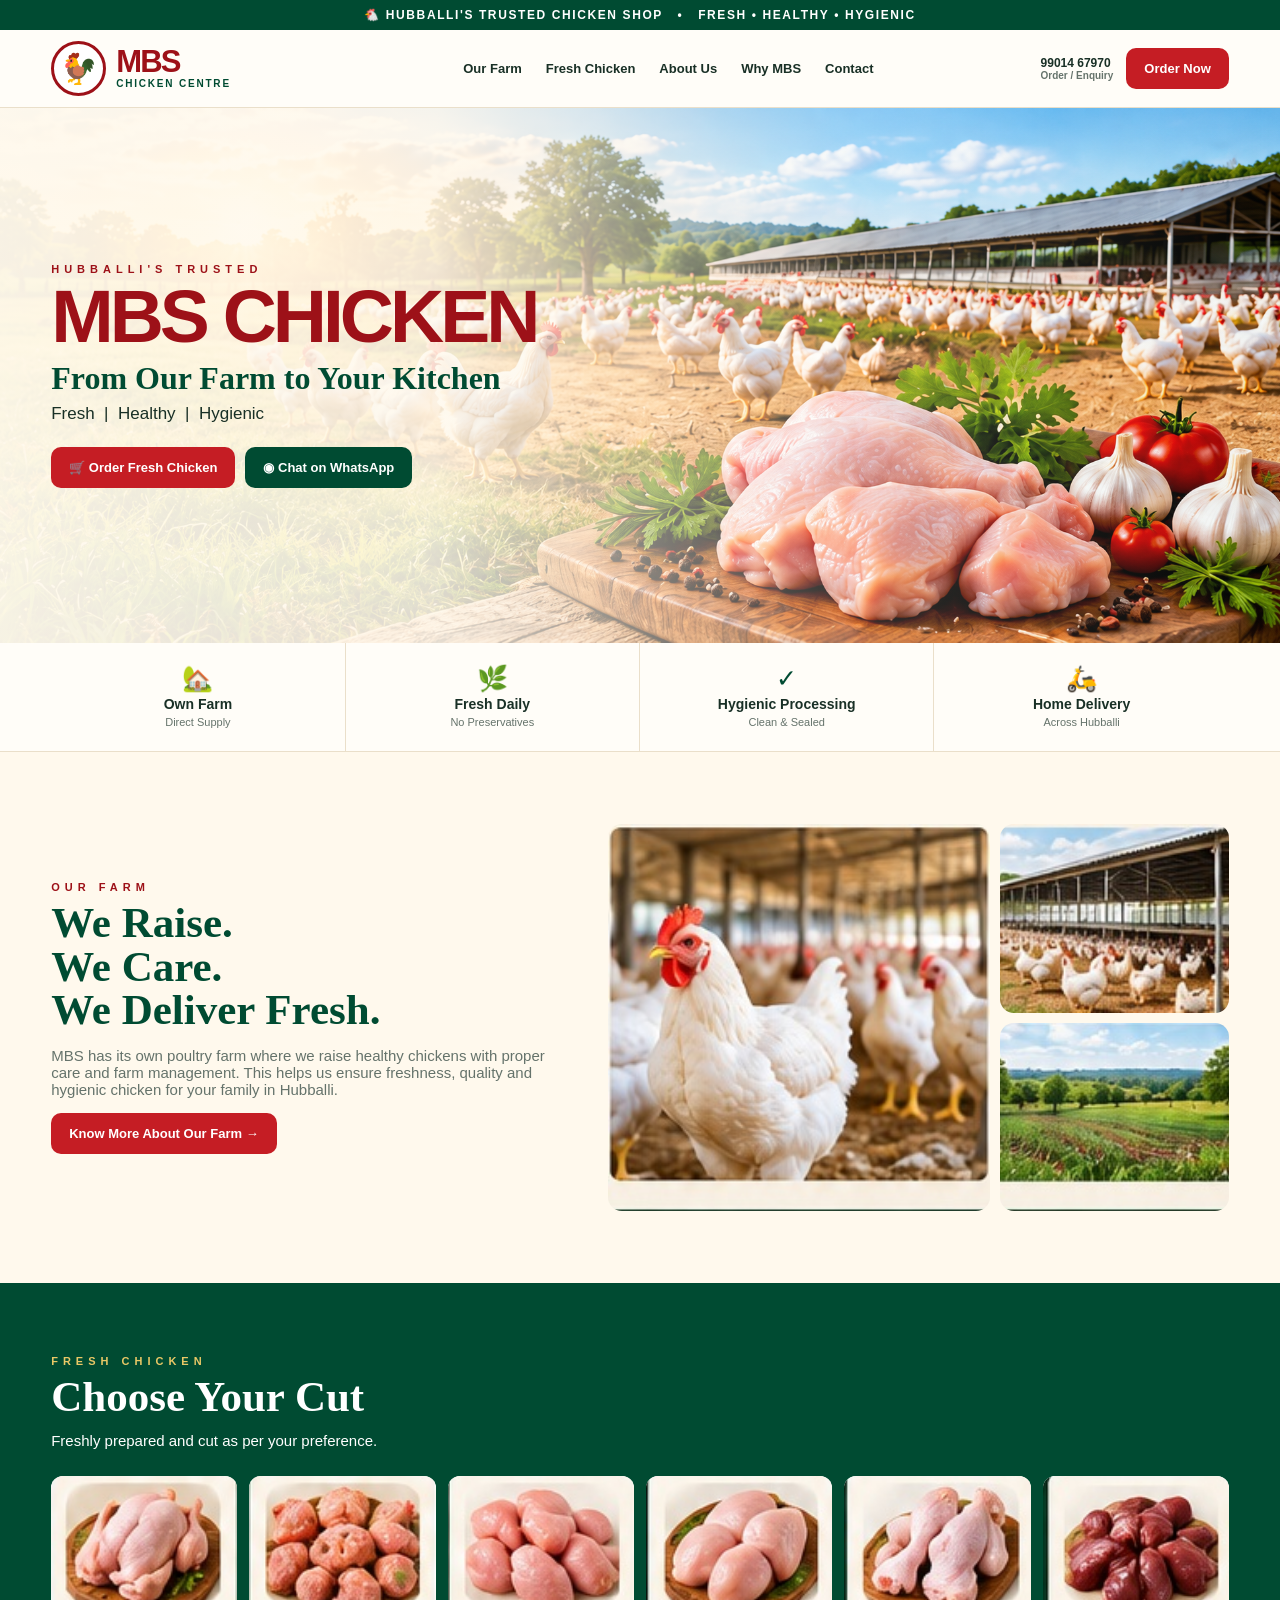
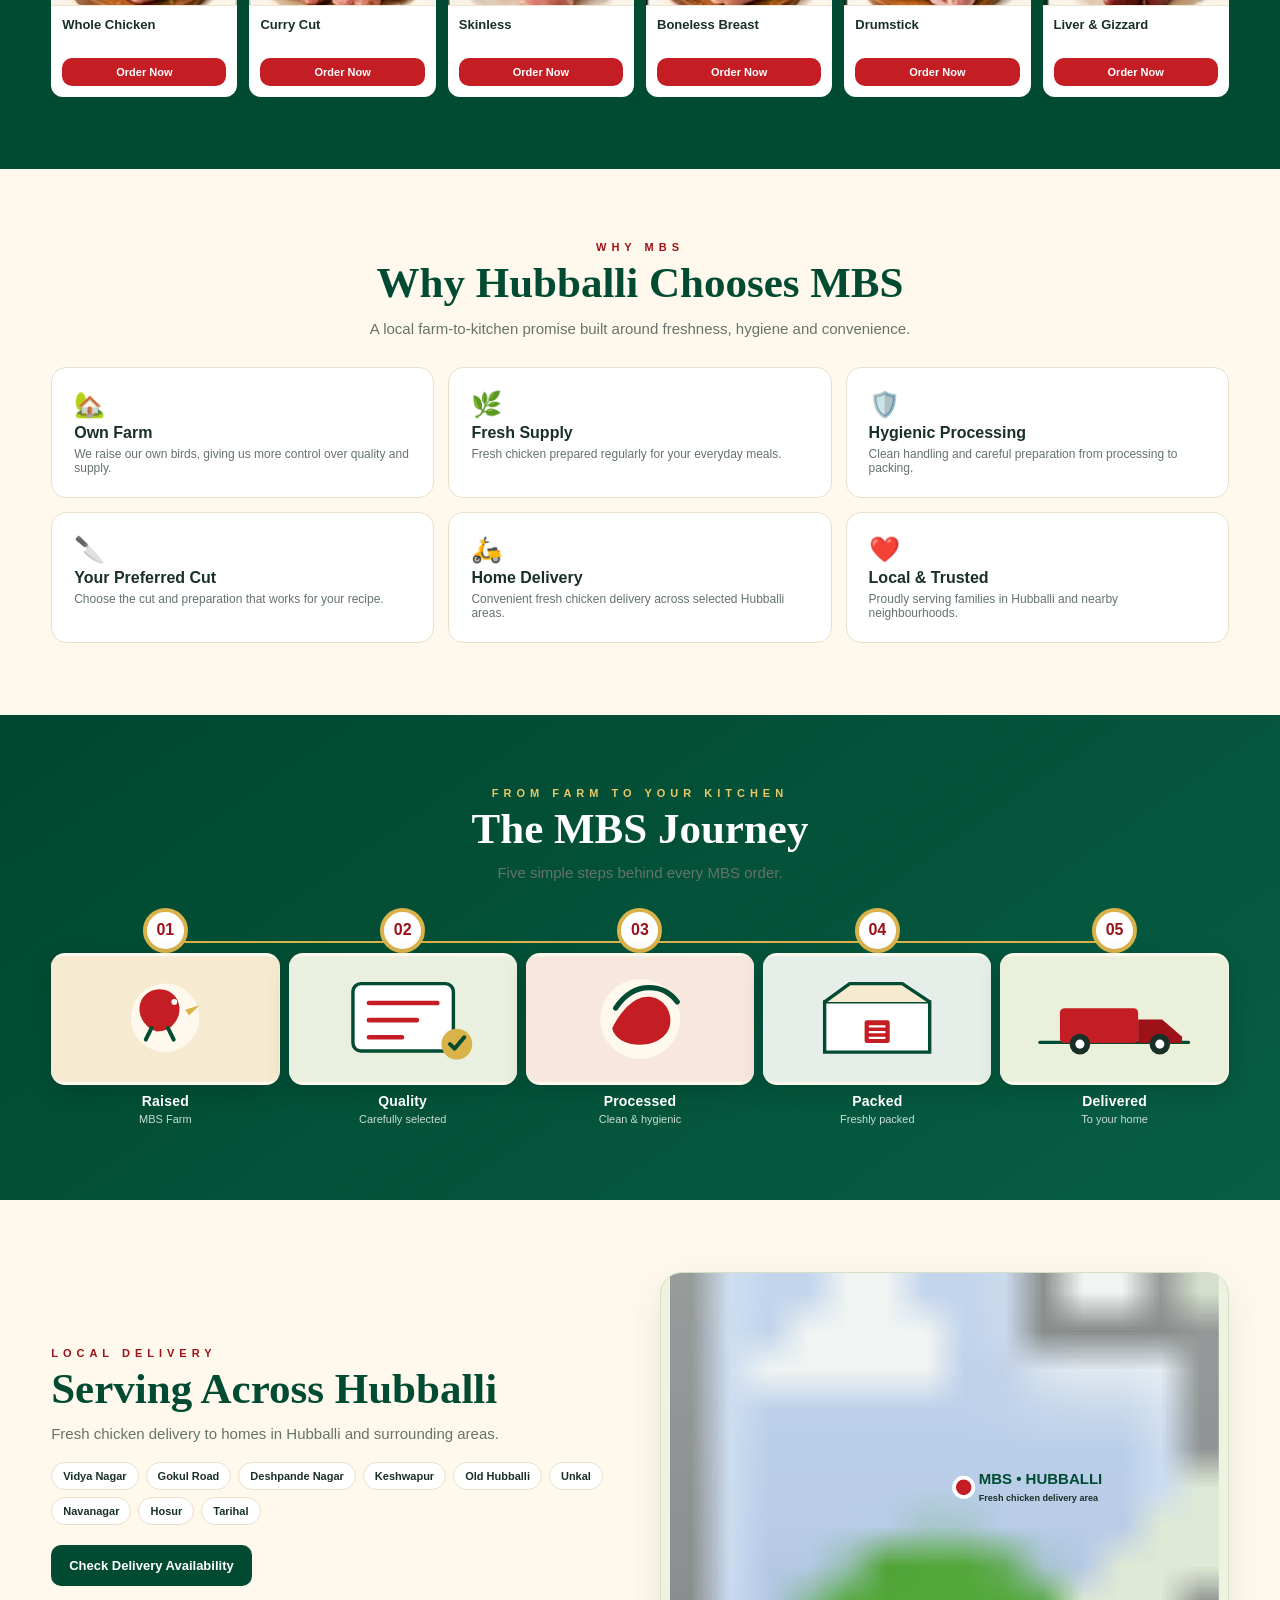
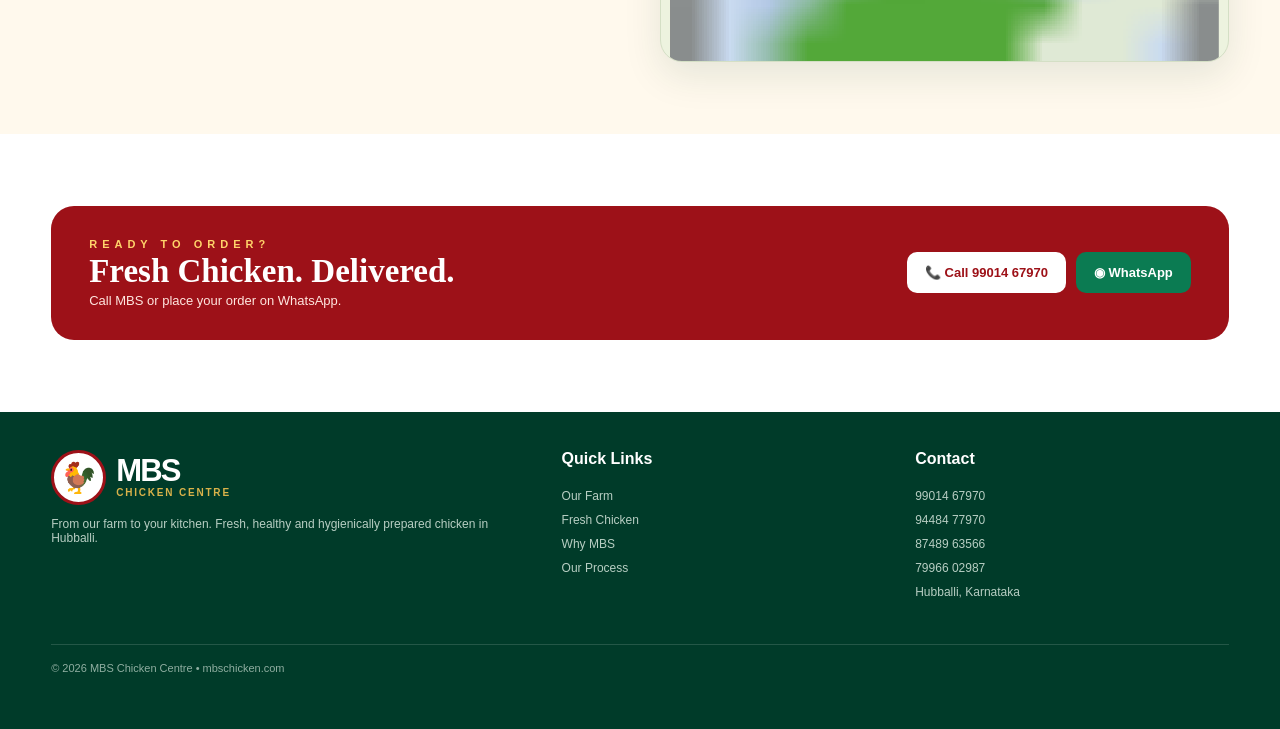
==== mbschicken-homepage-improved.html @ b5922f5e "Add files via upload" ====
<!doctype html>
<html lang="en">
<head>
<meta charset="utf-8">
<meta name="viewport" content="width=device-width,initial-scale=1">
<title>MBS Chicken Centre | Hubballi</title>
<style>
:root{--red:#9d1118;--red2:#c51d24;--green:#004b32;--cream:#fff9ed;--gold:#d9b24a;--ink:#193026;--muted:#65736b;--line:#eadfca}
*{box-sizing:border-box}html{scroll-behavior:smooth}body{margin:0;background:var(--cream);color:var(--ink);font-family:Arial,Helvetica,sans-serif}a{text-decoration:none;color:inherit}.wrap{width:min(1180px,92%);margin:auto}
.top{background:var(--green);color:#fff;text-align:center;font-size:12px;font-weight:800;letter-spacing:1.6px;padding:8px}
header{height:78px;background:#fffdf8;border-bottom:1px solid var(--line);position:sticky;top:0;z-index:30}.nav{height:100%;display:flex;align-items:center;gap:20px}.brand{display:flex;align-items:center;min-width:245px}.brandmark{width:55px;height:55px;border:3px solid var(--red);border-radius:50%;display:grid;place-items:center;font-size:30px;background:#fff}.brandwords{margin-left:10px;line-height:.85}.brandwords b{font-size:31px;letter-spacing:-1.8px;color:var(--red)}.brandwords span{display:block;font-size:10px;letter-spacing:1.8px;color:var(--green);font-weight:900;margin-top:5px}nav{display:flex;gap:24px;font-size:13px;font-weight:800;flex:1;justify-content:center}nav a:hover{color:var(--red)}.navcontact{display:flex;align-items:center;gap:13px;font-size:12px;font-weight:800}.navcontact small{display:block;color:var(--muted);font-weight:600}
.btn{display:inline-flex;align-items:center;justify-content:center;border-radius:10px;padding:13px 18px;font-size:13px;font-weight:900}.red{background:var(--red2);color:#fff}.green{background:var(--green);color:#fff}
.hero{position:relative;min-height:535px;overflow:hidden;background:#dce8cc}.hero-photo{position:absolute;inset:0;width:100%;height:100%;object-fit:cover;object-position:center top}.hero:after{content:"";position:absolute;inset:0;background:linear-gradient(90deg,rgba(255,249,237,.96) 0%,rgba(255,249,237,.87) 34%,rgba(255,249,237,.18) 67%,rgba(0,50,32,.04) 100%)}.hero-content{position:relative;z-index:2;min-height:535px;display:flex;align-items:center}.hero-copy{width:55%;padding:55px 0}.eyebrow{font-size:11px;letter-spacing:5px;color:var(--red);font-weight:900}.hero h1{font-size:clamp(48px,6vw,75px);letter-spacing:-4px;line-height:.9;margin:8px 0 12px;color:var(--red)}.hero h2,.section h2{font-family:Georgia,serif;color:var(--green)}.hero h2{font-size:32px;line-height:1.05;margin:0 0 8px}.hero p{font-size:17px;margin:0 0 23px}.actions{display:flex;gap:10px;flex-wrap:wrap}
.trust{background:#fffdf8;border-bottom:1px solid var(--line)}.trustgrid{display:grid;grid-template-columns:repeat(4,1fr)}.trustitem{padding:21px 12px;text-align:center;border-right:1px solid var(--line)}.trustitem:last-child{border:0}.trusticon{font-size:25px;color:var(--green);height:32px}.trustitem b{display:block;font-size:14px}.trustitem span{font-size:11px;color:var(--muted)}
.section{padding:72px 0}.farmgrid{display:grid;grid-template-columns:.9fr 1.1fr;gap:48px;align-items:center}.section h2{font-size:43px;line-height:1.02;margin:8px 0 13px}.copy{color:var(--muted);font-size:15px}.gallery{display:grid;grid-template-columns:1.25fr .75fr;grid-template-rows:1fr 1fr;gap:10px}.gallery img{width:100%;height:100%;object-fit:cover;border-radius:14px;display:block}.gallery .big{grid-row:span 2;min-height:350px}
.fresh{background:var(--green)}.fresh .sectionhead h2,.fresh .sectionhead p{color:#fff}.sectionhead{margin-bottom:27px}.sectionhead p{margin:0;color:var(--muted);font-size:15px}.fresh .eyebrow{color:#e9c866}.products{display:grid;grid-template-columns:repeat(6,1fr);gap:12px}.product{background:#fff;border-radius:12px;overflow:hidden}.product img{width:100%;height:130px;display:block;object-fit:cover;object-position:center;border-bottom:1px solid #f0e4d1}.productbody{padding:11px}.product h3{font-size:13px;margin:0 0 9px;min-height:32px}.product .btn{width:100%;padding:8px;font-size:11px}
.whyhead{text-align:center;max-width:700px;margin:0 auto 30px}.whygrid{display:grid;grid-template-columns:repeat(3,1fr);gap:14px}.why{border:1px solid var(--line);background:#fff;border-radius:15px;padding:22px}.whyicon{font-size:25px;color:var(--red)}.why h3{font-size:16px;margin:5px 0}.why p{font-size:12px;color:var(--muted);margin:0}
.journey{background:linear-gradient(145deg,#00472f,#075e44);color:#fff}.journey h2{color:#fff}.journey .eyebrow{color:#e9c866}.journey .sectionhead{text-align:center}.steps{display:grid;grid-template-columns:repeat(5,1fr);gap:9px;position:relative}.steps:before{content:"";position:absolute;left:10%;right:10%;top:33px;height:2px;background:var(--gold)}.step{text-align:center;position:relative}.num{width:45px;height:45px;border-radius:50%;background:#fff;color:var(--red);display:grid;place-items:center;font-weight:900;margin:auto;border:4px solid var(--gold)}.step img{width:100%;height:90px;object-fit:cover;border-radius:10px;margin-top:13px}.step b{display:block;font-size:13px;margin-top:8px}.step small{color:#c9ddd5;font-size:11px}
.areas{display:grid;grid-template-columns:1fr 1fr;gap:40px;align-items:center}.tags{display:flex;flex-wrap:wrap;gap:7px;margin:20px 0}.tag{padding:7px 11px;background:#fff;border:1px solid var(--line);border-radius:99px;font-size:11px;font-weight:800}.citycard{height:280px;border-radius:22px;background:linear-gradient(145deg,#e8efcf,#c1d7ad);display:grid;place-items:center;position:relative}.cityicon{font-size:100px}.citylabel{position:absolute;bottom:22px;background:#fff;border-radius:99px;padding:9px 16px;font-size:12px;font-weight:900;color:var(--green)}
.contact{background:#fff}.contactbox{background:var(--red);color:#fff;border-radius:23px;padding:32px 38px;display:flex;align-items:center;justify-content:space-between;gap:25px}.contactbox h2{color:#fff;font-size:33px;margin:5px 0}.contactbox p{margin:0;color:#ffe6df;font-size:13px}footer{background:#003b29;color:#fff;padding:38px 0 55px}.footgrid{display:grid;grid-template-columns:1.5fr 1fr 1fr;gap:40px}.footgrid p,.footgrid li{font-size:12px;color:#b7cec3}.footgrid ul{list-style:none;padding:0;line-height:2}.copyright{border-top:1px solid rgba(255,255,255,.14);margin-top:24px;padding-top:17px;font-size:11px;color:#8faea1}.mobilebar{display:none}
@media(max-width:1050px){nav{gap:13px}.navcontact{display:none}.products{grid-template-columns:repeat(3,1fr)}}@media(max-width:700px){header{height:67px}.brand{min-width:0}.brandmark{width:44px;height:44px;font-size:24px}.brandwords b{font-size:24px}.brandwords span{font-size:8px}nav{display:none}.nav:after{content:"☰";font-size:24px;color:var(--green);margin-left:auto}.hero,.hero-content{min-height:610px}.hero:after{background:linear-gradient(180deg,rgba(255,249,237,.95) 0%,rgba(255,249,237,.80) 45%,rgba(255,249,237,.15) 100%)}.hero-copy{width:100%;align-self:flex-start;padding-top:55px}.hero h1{font-size:51px}.hero h2{font-size:27px}.hero p{font-size:14px}.hero-photo{object-position:60% bottom}.trustgrid{grid-template-columns:repeat(2,1fr)}.trustitem{padding:16px 8px}.trustitem:nth-child(2){border-right:0}.trustitem:nth-child(-n+2){border-bottom:1px solid var(--line)}.section{padding:56px 0}.section h2{font-size:35px}.farmgrid,.areas{grid-template-columns:1fr;gap:25px}.gallery .big{min-height:250px}.gallery img{min-height:115px}.products{grid-template-columns:repeat(2,1fr)}.product img{height:115px}.whygrid{grid-template-columns:1fr}.steps{grid-template-columns:1fr;gap:16px}.steps:before{display:none}.step{display:grid;grid-template-columns:55px 1fr;text-align:left;column-gap:10px}.step .num{grid-row:span 2;margin:0}.step img{height:75px;margin:0;grid-column:2}.step b,.step small{grid-column:2}.contactbox{display:block;padding:28px}.contactbox .actions{margin-top:18px}.footgrid{grid-template-columns:1fr}.mobilebar{display:grid;position:fixed;left:0;right:0;bottom:0;z-index:50;grid-template-columns:repeat(3,1fr);background:#fff;box-shadow:0 -8px 25px rgba(0,0,0,.16)}.mobilebar a{text-align:center;padding:10px 4px;font-size:11px;font-weight:900}.mobilebar a:nth-child(1){color:var(--red)}.mobilebar a:nth-child(2){color:var(--green)}.mobilebar a:nth-child(3){background:var(--red);color:#fff}}
.journey .step img,.journey .step>svg{height:132px;object-fit:cover;width:100%;display:block;border-radius:14px;box-shadow:0 8px 24px rgba(0,0,0,.14);background:#fff9ed}.journey .step b{font-size:14px;letter-spacing:.2px}.journey .step small{display:block;line-height:1.45;margin-top:3px}.mapbox{height:390px;border-radius:22px;overflow:hidden;background:#edf3df;border:1px solid #d4dfc5;box-shadow:0 14px 38px rgba(0,55,38,.10)}.mapbox svg{width:100%;height:100%;display:block}.maproad{fill:none;stroke:#fff;stroke-width:6;stroke-linecap:round}.maproad2{fill:none;stroke:#d9b24a;stroke-width:2.5;stroke-linecap:round}.maplabel{font:900 15px Arial;fill:#004b32}.mapminor{font:700 10px Arial;fill:#65736b}.pin{fill:#c51d24;stroke:#fff;stroke-width:4}@media(max-width:700px){.journey .step img{height:105px}.mapbox{height:300px}}</style>
</head>
<body>
<div class="top">🐔 HUBBALLI'S TRUSTED CHICKEN SHOP &nbsp; • &nbsp; FRESH • HEALTHY • HYGIENIC</div>
<header><div class="wrap nav">
<a class="brand" href="#"><div class="brandmark">🐓</div><div class="brandwords"><b>MBS</b><span>CHICKEN CENTRE</span></div></a>
<nav><a href="#farm">Our Farm</a><a href="#products">Fresh Chicken</a><a href="#why">About Us</a><a href="#why">Why MBS</a><a href="#contact">Contact</a></nav>
<div class="navcontact"><div>99014 67970<small>Order / Enquiry</small></div><a class="btn red" href="#products">Order Now</a></div>
</div></header>
<section class="hero"><img class="hero-photo" src="[data-uri]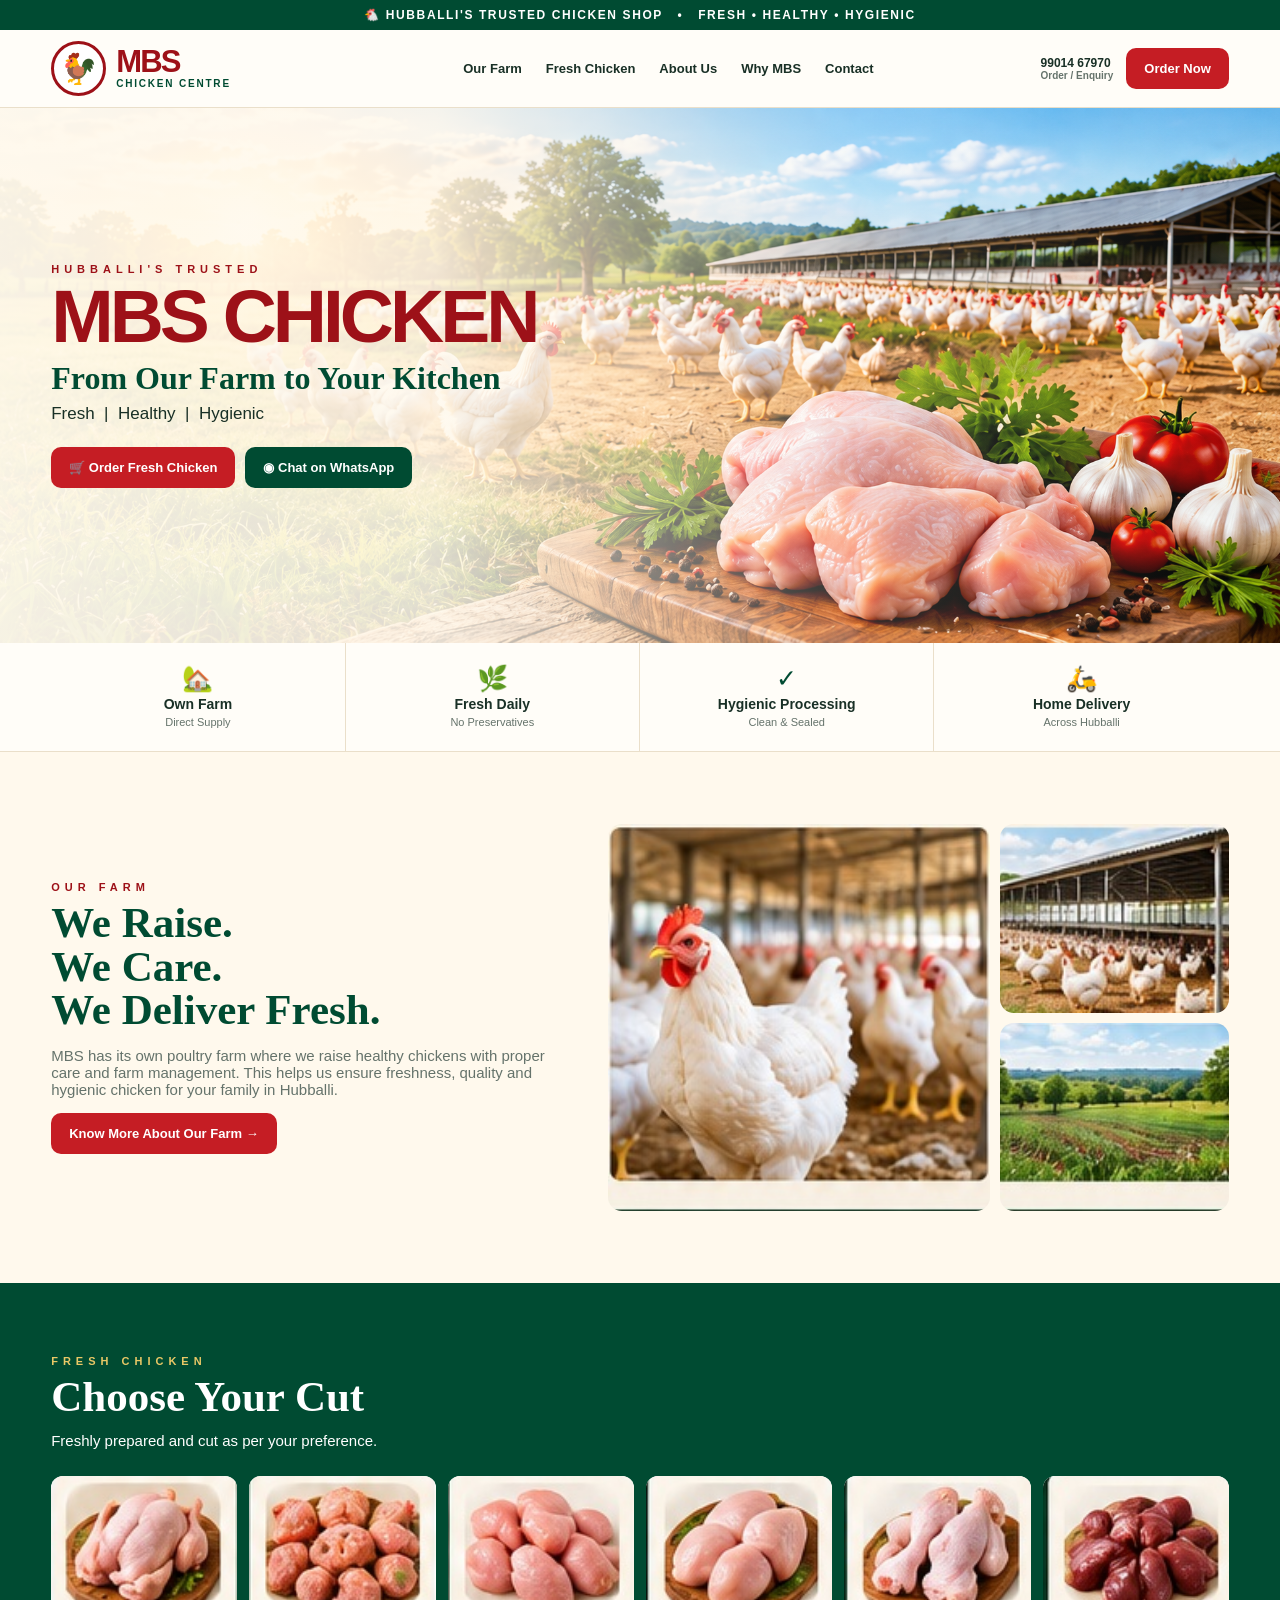
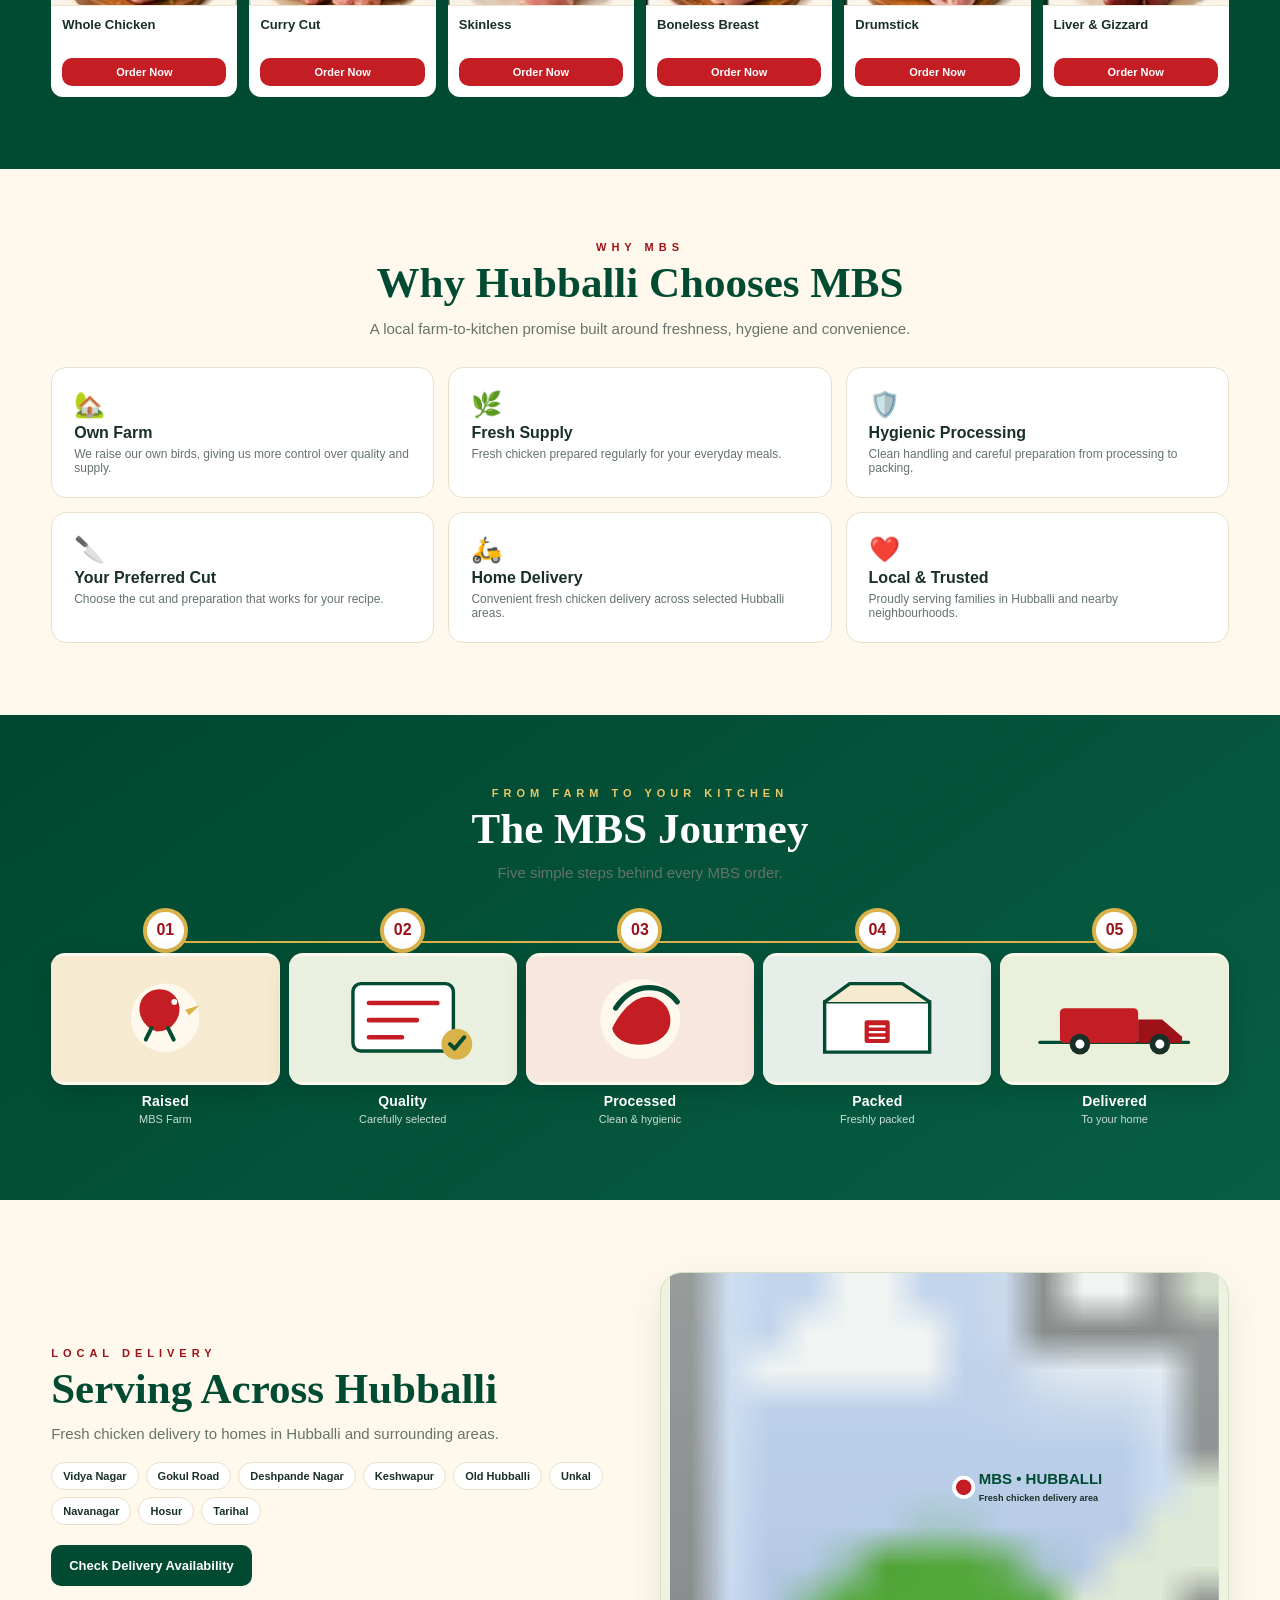
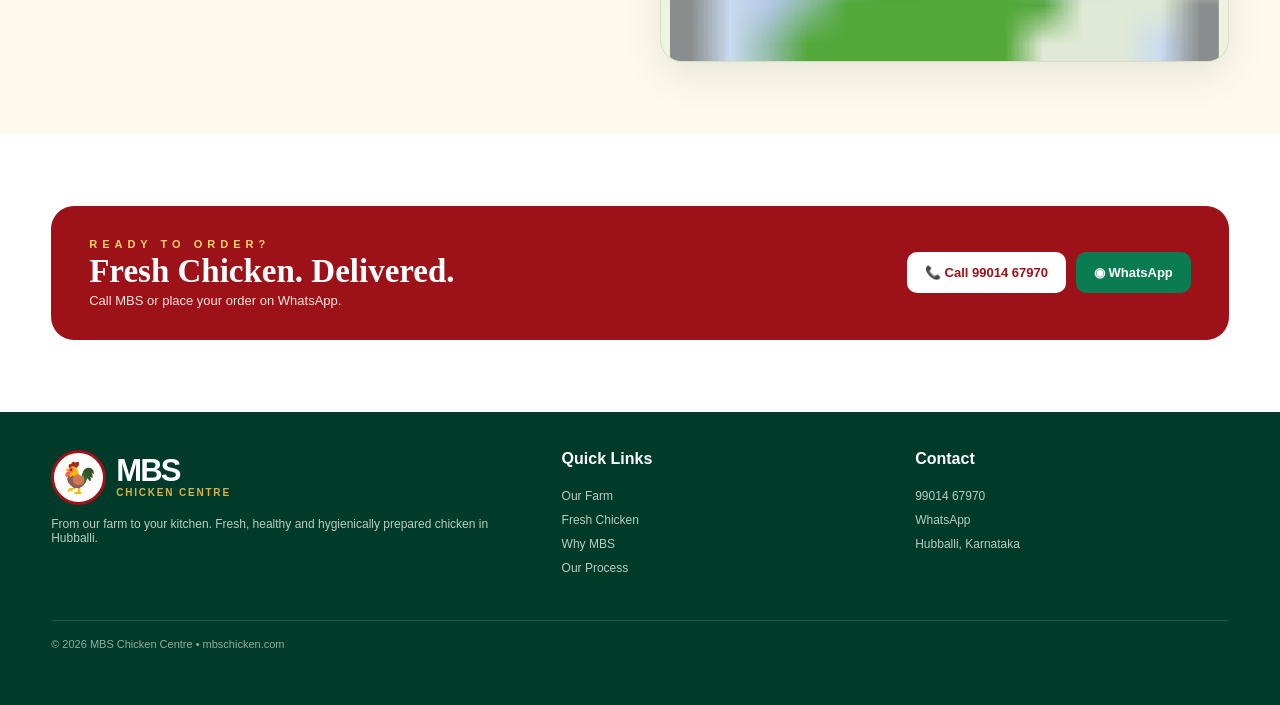
